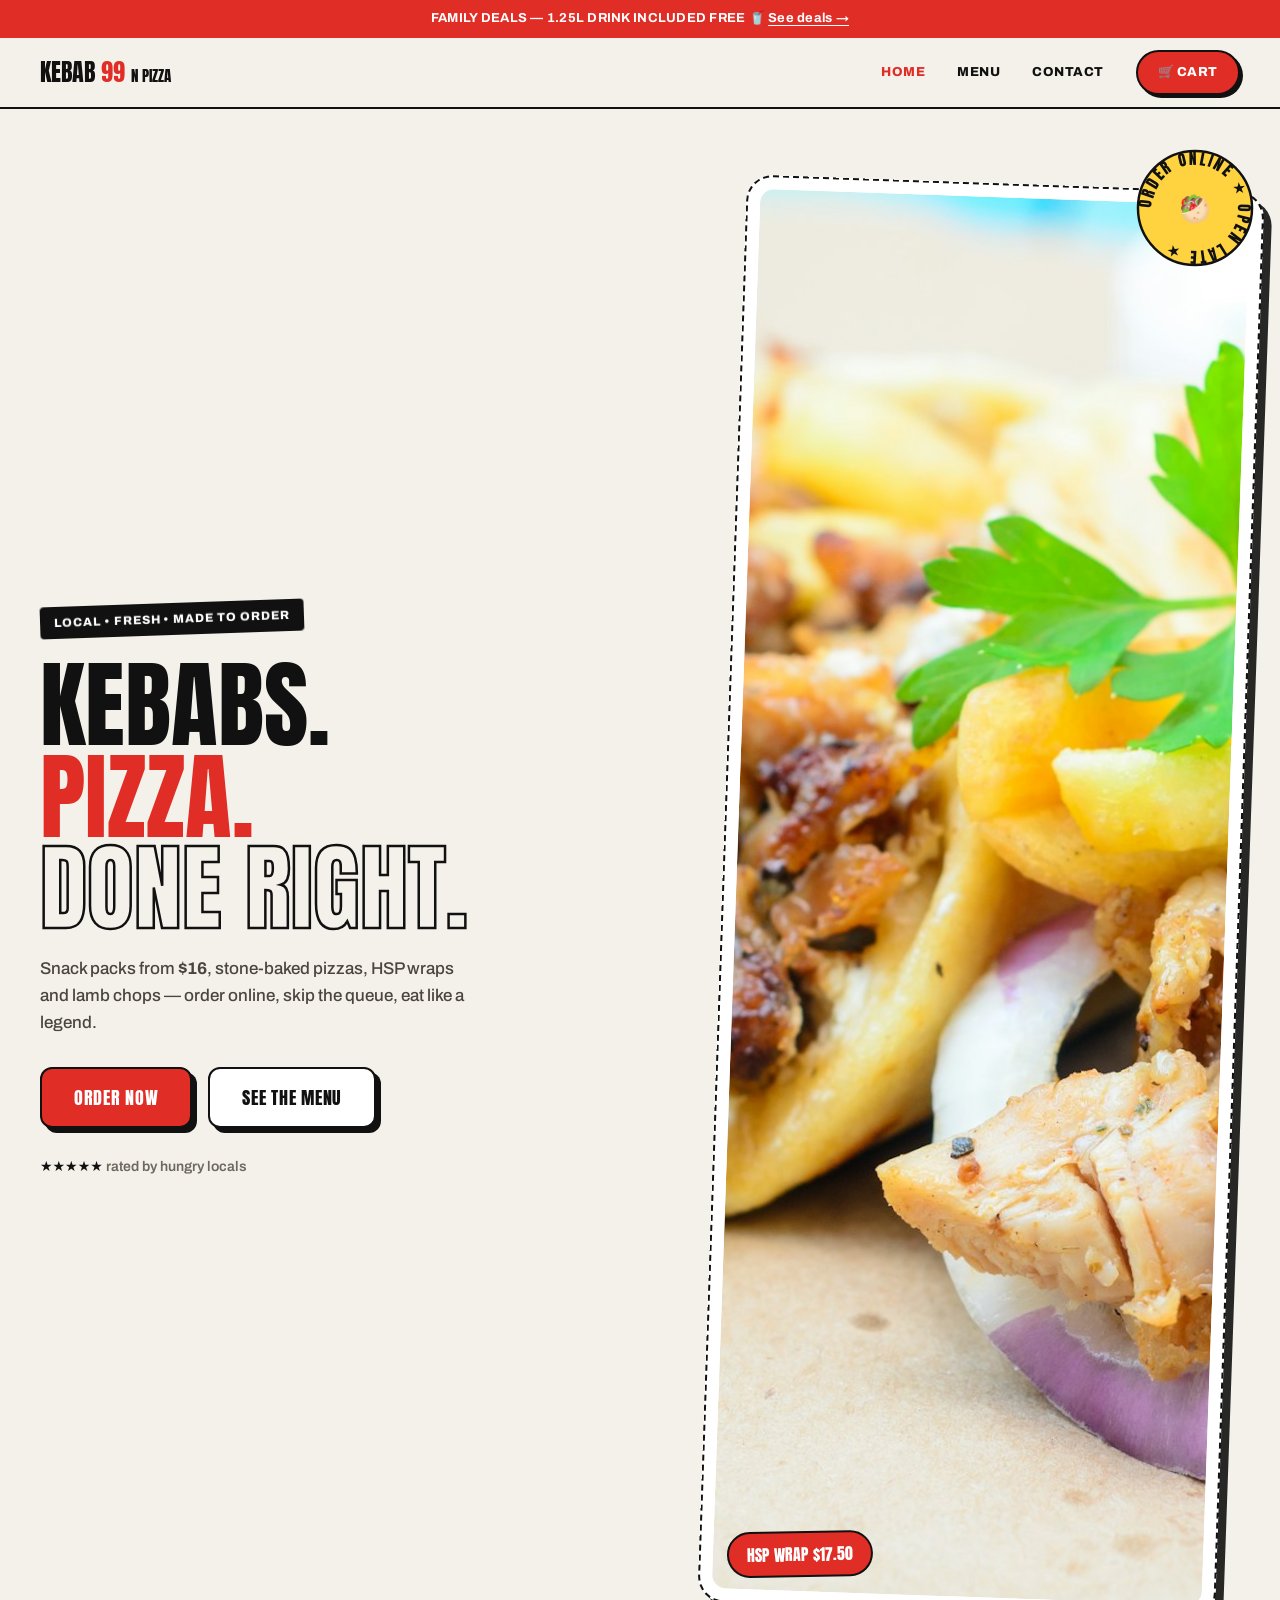
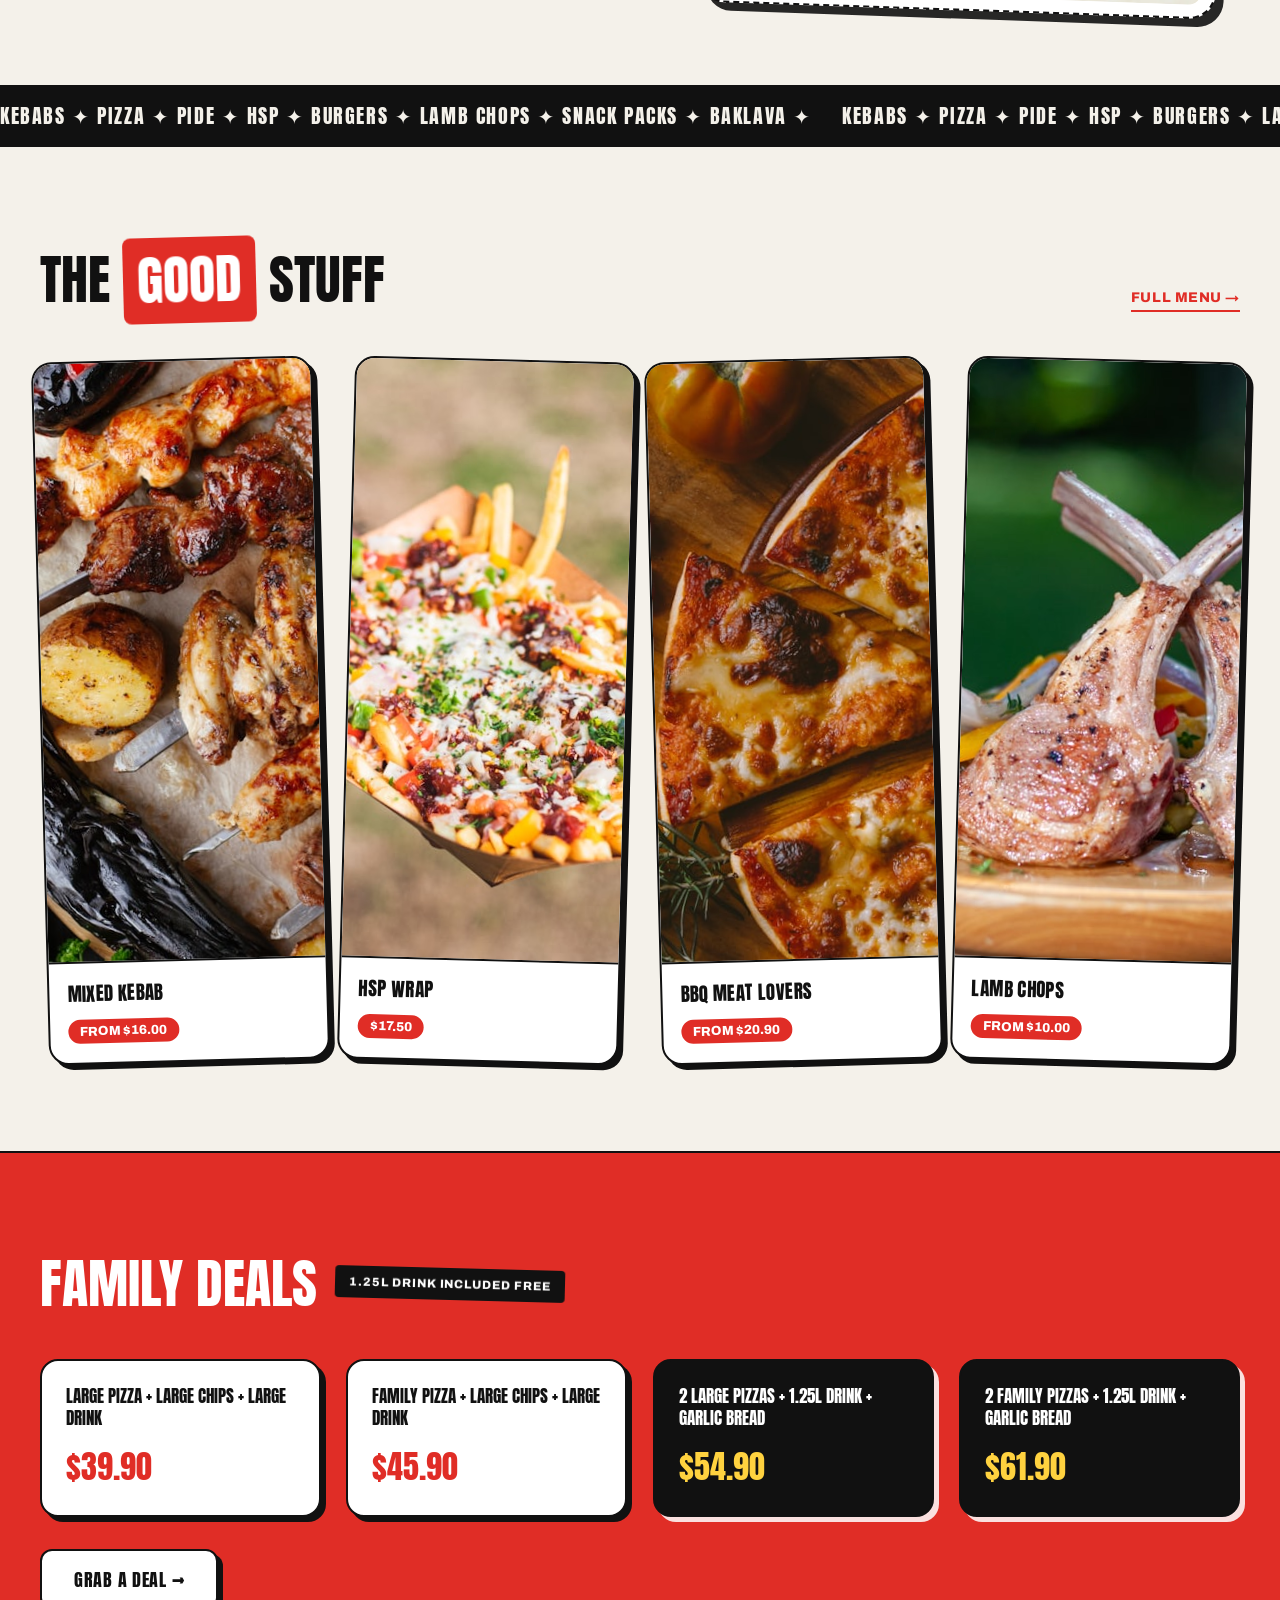
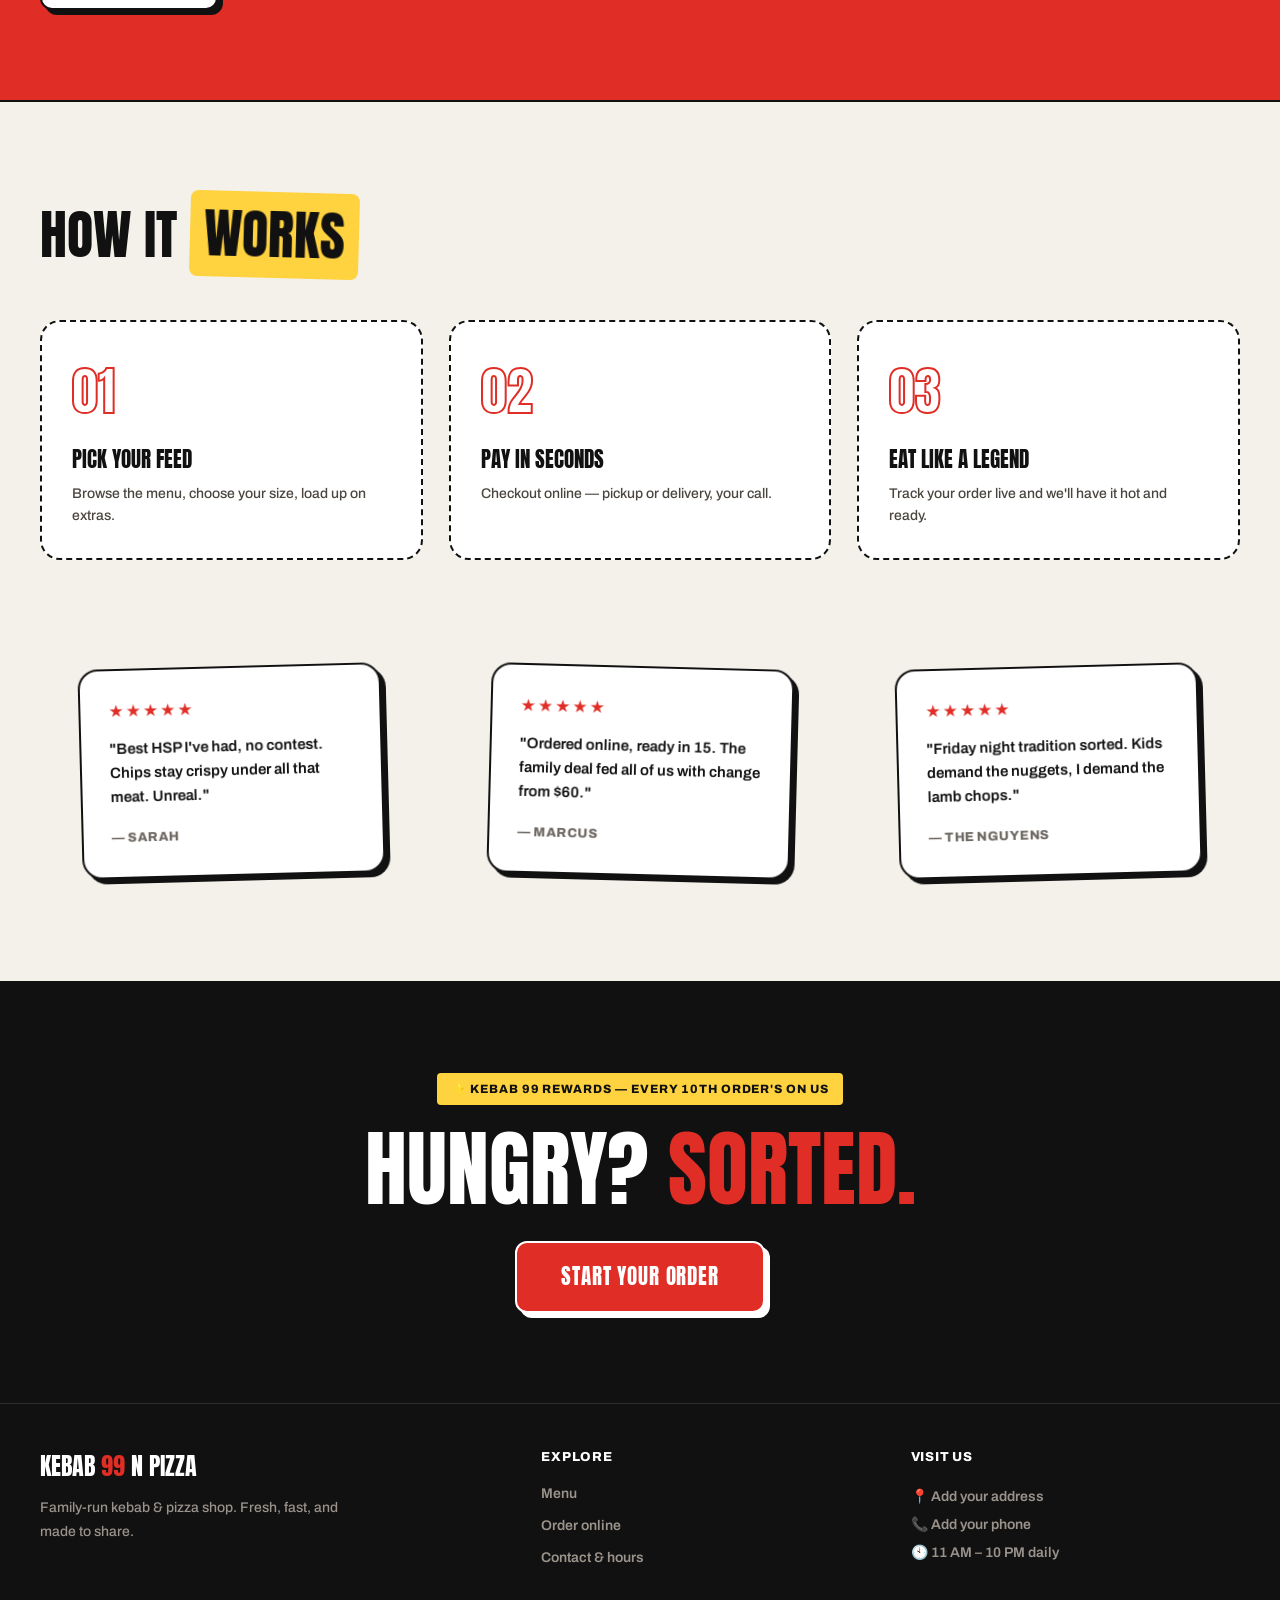
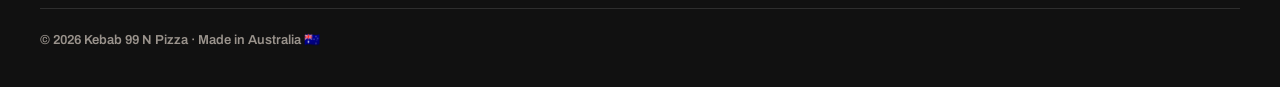
==== index.html @ a3e97eed "feat: Kebab 99 N Pizza online ordering site Rebuild the Claude-designed neo-brutalist mockup into a " ====
<!DOCTYPE html>
<html lang="en">
<head>
  <meta charset="utf-8" />
  <meta name="viewport" content="width=device-width, initial-scale=1" />
  <title>Kebab 99 N Pizza — Order Online</title>
  <meta name="description" content="Kebabs, stone-baked pizza, HSP, snack packs and lamb chops — order online for pickup or delivery. Fresh, fast, made to order." />
  <meta name="theme-color" content="#e02d26" />
  <link rel="icon" href="assets/img/favicon.svg" type="image/svg+xml" />
  <link rel="preconnect" href="https://fonts.googleapis.com" />
  <link rel="preconnect" href="https://fonts.gstatic.com" crossorigin />
  <link href="https://fonts.googleapis.com/css2?family=Anton&family=Archivo:ital,wght@0,400;0,600;0,700;0,800;1,700&display=swap" rel="stylesheet" />
  <link rel="preload" as="image" href="assets/img/hero.jpg" fetchpriority="high" />
  <link rel="stylesheet" href="assets/css/styles.css" />
</head>
<body>
  <a href="#main" class="visually-hidden">Skip to content</a>

  <header>
    <div class="topbar">
      FAMILY DEALS — 1.25L DRINK INCLUDED FREE 🥤
      <a href="menu.html#cat-deals">See deals →</a>
    </div>
    <nav class="nav" aria-label="Main">
      <a class="brand" href="index.html">KEBAB <span class="n99">99</span> <span class="sub">N PIZZA</span></a>
      <button class="nav-toggle" data-nav-toggle aria-expanded="false" aria-controls="navlinks" aria-label="Toggle navigation">☰</button>
      <div class="nav-links" id="navlinks" data-nav-links>
        <a href="index.html" aria-current="page">Home</a>
        <a href="menu.html">Menu</a>
        <a href="contact.html">Contact</a>
        <a class="nav-cart" href="order.html">🛒 Cart<span data-cart-badge></span></a>
      </div>
    </nav>
  </header>

  <main id="main">
    <!-- hero -->
    <section class="wrap hero" aria-labelledby="hero-heading">
      <div class="anim-fade">
        <span class="tag hero-eyebrow">LOCAL • FRESH • MADE TO ORDER</span>
        <h1 class="hero-title" id="hero-heading">
          KEBABS.<br />
          <span style="color: var(--red)">PIZZA.</span><br />
          <span class="stroke">DONE RIGHT.</span>
        </h1>
        <p class="hero-lede">
          Snack packs from <strong>$16</strong>, stone-baked pizzas, HSP wraps and lamb
          chops — order online, skip the queue, eat like a legend.
        </p>
        <div style="display: flex; gap: 16px; flex-wrap: wrap; align-items: center">
          <a href="menu.html" class="btn btn-red">ORDER NOW</a>
          <a href="menu.html" class="btn btn-white">SEE THE MENU</a>
        </div>
        <p class="hero-rating" style="margin-top: 28px">★★★★★ <span>rated by hungry locals</span></p>
      </div>

      <div class="hero-media anim-fade-slow">
        <div class="hero-frame">
          <img src="assets/img/hero.jpg" width="1200" height="1400" alt="Loaded halal snack pack with kebab meat, chips and sauces" fetchpriority="high" />
          <span class="hero-badge">HSP WRAP $17.50</span>
        </div>
        <svg class="hero-seal spin" width="118" height="118" viewBox="0 0 120 120" aria-hidden="true">
          <defs>
            <path id="circlePath" d="M 60,60 m -44,0 a 44,44 0 1,1 88,0 a 44,44 0 1,1 -88,0"></path>
          </defs>
          <circle cx="60" cy="60" r="58" fill="#FFD23F" stroke="#111" stroke-width="2.5"></circle>
          <text style="font-family: 'Anton', sans-serif; font-size: 15.5px; letter-spacing: 2.5px; fill: #111">
            <textPath href="#circlePath">ORDER ONLINE ★ OPEN LATE ★</textPath>
          </text>
          <text x="60" y="70" text-anchor="middle" style="font-size: 26px">🥙</text>
        </svg>
      </div>
    </section>

    <!-- marquee -->
    <div class="marquee" aria-hidden="true">
      <div class="marquee-track">
        <span>KEBABS ✦ PIZZA ✦ PIDE ✦ HSP ✦ BURGERS ✦ LAMB CHOPS ✦ SNACK PACKS ✦ BAKLAVA ✦&nbsp;</span>
        <span>KEBABS ✦ PIZZA ✦ PIDE ✦ HSP ✦ BURGERS ✦ LAMB CHOPS ✦ SNACK PACKS ✦ BAKLAVA ✦&nbsp;</span>
      </div>
    </div>

    <!-- popular -->
    <section class="wrap section" aria-labelledby="popular-heading">
      <div class="section-head">
        <h2 class="section-title" id="popular-heading">THE <span class="mark tilt-n">GOOD</span> STUFF</h2>
        <a href="menu.html" class="link-underline">Full menu →</a>
      </div>
      <div class="grid-4">
        <a class="pop-card tilt-n" href="menu.html#cat-kebabs">
          <img src="assets/img/kebab-mixed.jpg" width="800" height="600" loading="lazy" alt="Mixed kebab" />
          <div class="body"><div class="name">MIXED KEBAB</div><span class="price-pill">FROM $16.00</span></div>
        </a>
        <a class="pop-card tilt-p" href="menu.html#cat-kebabs">
          <img src="assets/img/snackpack.jpg" width="800" height="600" loading="lazy" alt="HSP wrap" />
          <div class="body"><div class="name">HSP WRAP</div><span class="price-pill">$17.50</span></div>
        </a>
        <a class="pop-card tilt-n" href="menu.html#cat-pizza">
          <img src="assets/img/pizza.jpg" width="800" height="600" loading="lazy" alt="BBQ meat lovers pizza" />
          <div class="body"><div class="name">BBQ MEAT LOVERS</div><span class="price-pill">FROM $20.90</span></div>
        </a>
        <a class="pop-card tilt-p" href="menu.html#cat-sides">
          <img src="assets/img/lamb.jpg" width="800" height="600" loading="lazy" alt="Grilled lamb chops" />
          <div class="body"><div class="name">LAMB CHOPS</div><span class="price-pill">FROM $10.00</span></div>
        </a>
      </div>
    </section>

    <!-- deals -->
    <section class="deals" aria-labelledby="deals-heading">
      <div class="wrap section">
        <div style="display: flex; align-items: center; gap: 18px; margin-bottom: 34px; flex-wrap: wrap">
          <h2 class="section-title" id="deals-heading" style="color: #fff">FAMILY DEALS</h2>
          <span class="tag tilt-p">1.25L DRINK INCLUDED FREE</span>
        </div>
        <div class="grid-4">
          <div class="deal-card"><div class="desc">LARGE PIZZA + LARGE CHIPS + LARGE DRINK</div><div class="amt">$39.90</div></div>
          <div class="deal-card"><div class="desc">FAMILY PIZZA + LARGE CHIPS + LARGE DRINK</div><div class="amt">$45.90</div></div>
          <div class="deal-card dark"><div class="desc">2 LARGE PIZZAS + 1.25L DRINK + GARLIC BREAD</div><div class="amt">$54.90</div></div>
          <div class="deal-card dark"><div class="desc">2 FAMILY PIZZAS + 1.25L DRINK + GARLIC BREAD</div><div class="amt">$61.90</div></div>
        </div>
        <a href="menu.html#cat-deals" class="btn btn-white" style="margin-top: 32px">GRAB A DEAL →</a>
      </div>
    </section>

    <!-- how it works -->
    <section class="wrap section" aria-labelledby="how-heading">
      <h2 class="section-title" id="how-heading" style="margin-bottom: 42px">HOW IT <span class="mark-yellow mark tilt-p">WORKS</span></h2>
      <div class="grid-3">
        <div class="step"><div class="num">01</div><h3>PICK YOUR FEED</h3><p>Browse the menu, choose your size, load up on extras.</p></div>
        <div class="step"><div class="num">02</div><h3>PAY IN SECONDS</h3><p>Checkout online — pickup or delivery, your call.</p></div>
        <div class="step"><div class="num">03</div><h3>EAT LIKE A LEGEND</h3><p>Track your order live and we'll have it hot and ready.</p></div>
      </div>
    </section>

    <!-- testimonials -->
    <section class="wrap" style="padding-bottom: clamp(48px, 8vw, 90px)">
      <div class="grid-3">
        <blockquote class="quote tilt-n"><div class="stars" aria-label="5 out of 5 stars">★★★★★</div><p>"Best HSP I've had, no contest. Chips stay crispy under all that meat. Unreal."</p><cite>— Sarah</cite></blockquote>
        <blockquote class="quote tilt-p"><div class="stars" aria-label="5 out of 5 stars">★★★★★</div><p>"Ordered online, ready in 15. The family deal fed all of us with change from $60."</p><cite>— Marcus</cite></blockquote>
        <blockquote class="quote tilt-n"><div class="stars" aria-label="5 out of 5 stars">★★★★★</div><p>"Friday night tradition sorted. Kids demand the nuggets, I demand the lamb chops."</p><cite>— The Nguyens</cite></blockquote>
      </div>
    </section>

    <!-- CTA -->
    <section class="cta">
      <div class="wrap section">
        <span class="tag-yellow tag wiggle" style="margin-bottom: 22px">⭐ KEBAB 99 REWARDS — EVERY 10TH ORDER'S ON US</span>
        <h2>HUNGRY? <span class="accent">SORTED.</span></h2>
        <a href="menu.html" class="btn btn-ghost-light" style="font-size: 21px; padding: 18px 44px">START YOUR ORDER</a>
      </div>
    </section>
  </main>

  <footer class="footer">
    <div class="footer-grid">
      <div>
        <div class="logo">KEBAB <span class="n99">99</span> N PIZZA</div>
        <p>Family-run kebab &amp; pizza shop. Fresh, fast, and made to share.</p>
      </div>
      <div>
        <h4>Explore</h4>
        <div class="col-links">
          <a href="menu.html">Menu</a>
          <a href="order.html">Order online</a>
          <a href="contact.html">Contact &amp; hours</a>
        </div>
      </div>
      <div>
        <h4>Visit us</h4>
        <div class="visit">📍 Add your address<br />📞 Add your phone<br />🕙 11 AM – 10 PM daily</div>
      </div>
    </div>
    <div class="footer-base">© 2026 Kebab 99 N Pizza · Made in Australia 🇦🇺</div>
  </footer>

  <script src="assets/js/cart.js"></script>
  <script src="assets/js/main.js"></script>
</body>
</html>
---- assets/css/styles.css ----
/* ===========================================================================
   Kebab 99 N Pizza — neo-brutalist design system
   Tokens first, then base, layout, components, utilities, responsive.
   =========================================================================== */

:root {
  /* palette */
  --red: #e02d26;
  --red-dark: #b8231d;
  --cream: #f4f1ea;
  --ink: #111111;
  --yellow: #ffd23f;
  --white: #ffffff;
  --text: #4a453f;
  --text-soft: #6e6862;
  --text-faint: #9a938c;
  --line: rgba(17, 17, 17, 0.25);
  --track: #e8e2d6;
  --track-dot: #c9c2b6;

  /* type */
  --font-display: "Anton", system-ui, sans-serif;
  --font-body: "Archivo", system-ui, -apple-system, sans-serif;

  /* fluid display sizes */
  --fs-hero: clamp(3.4rem, 1.2rem + 9vw, 6rem);
  --fs-h1: clamp(2.6rem, 1.4rem + 5vw, 4.25rem);
  --fs-h2: clamp(2rem, 1.2rem + 3.4vw, 3.4rem);
  --fs-h3: clamp(1.5rem, 1.1rem + 1.6vw, 2.1rem);

  /* structure */
  --maxw: 1280px;
  --radius: 16px;
  --radius-lg: 20px;
  --border: 2.5px solid var(--ink);
  --shadow-sm: 3px 3px 0 var(--ink);
  --shadow: 5px 5px 0 var(--ink);
  --shadow-lg: 6px 6px 0 var(--ink);

  --dur: 0.15s;
  --ease: cubic-bezier(0.16, 1, 0.3, 1);
}

/* --------------------------------------------------------------- base ---- */
* { box-sizing: border-box; }

html { scroll-behavior: smooth; }

body {
  margin: 0;
  background: var(--cream);
  color: var(--ink);
  font-family: var(--font-body);
  font-weight: 500;
  line-height: 1.5;
  overflow-x: hidden;
  -webkit-font-smoothing: antialiased;
}

a { color: inherit; text-decoration: none; }
img { display: block; max-width: 100%; }
button { font-family: var(--font-body); cursor: pointer; }
::selection { background: rgba(224, 45, 38, 0.25); }

:focus-visible {
  outline: 3px solid var(--red);
  outline-offset: 2px;
  border-radius: 4px;
}

.visually-hidden {
  position: absolute; width: 1px; height: 1px;
  padding: 0; margin: -1px; overflow: hidden;
  clip: rect(0 0 0 0); white-space: nowrap; border: 0;
}

.display { font-family: var(--font-display); font-weight: 400; letter-spacing: 0.01em; }

/* ------------------------------------------------------------ layout ----- */
.wrap { max-width: var(--maxw); margin: 0 auto; padding-inline: clamp(18px, 4vw, 40px); }
.section { padding-block: clamp(48px, 8vw, 90px); }
.stack { display: flex; flex-direction: column; }

/* ------------------------------------------------------------ topbar ----- */
.topbar {
  background: var(--red); color: #fff; text-align: center;
  padding: 9px 16px; font-weight: 700; font-size: 13px; letter-spacing: 0.02em;
}
.topbar a { text-decoration: underline; text-underline-offset: 3px; }

/* --------------------------------------------------------------- nav ----- */
.nav {
  position: sticky; top: 0; z-index: 60;
  display: flex; align-items: center; justify-content: space-between;
  gap: 16px; padding: 12px clamp(18px, 4vw, 40px);
  background: var(--cream); border-bottom: 2px solid var(--ink);
}
.brand { font-family: var(--font-display); font-size: clamp(20px, 4vw, 24px); line-height: 1; }
.brand .n99 { color: var(--red); }
.brand .sub { font-size: 0.62em; }

.nav-links { display: flex; align-items: center; gap: clamp(16px, 3vw, 32px); }
.nav-links a {
  font-weight: 800; font-size: 13px; letter-spacing: 0.04em;
  text-transform: uppercase;
}
.nav-links a[aria-current="page"] { color: var(--red); }

.nav-cart {
  background: var(--red); color: #fff !important; padding: 11px 20px;
  border-radius: 999px; border: 2px solid var(--ink); box-shadow: var(--shadow-sm);
  transition: transform var(--dur), box-shadow var(--dur); white-space: nowrap;
}
.nav-cart:hover, .nav-cart:focus-visible { transform: translate(2px, 2px); box-shadow: 1px 1px 0 var(--ink); }
.nav-cart.is-active { background: var(--cream); color: var(--red) !important; border-color: transparent; box-shadow: none; padding-inline: 0; }

.nav-toggle {
  display: none; background: var(--cream); border: 2px solid var(--ink);
  border-radius: 8px; width: 42px; height: 38px; font-size: 18px; line-height: 1;
}

/* ----------------------------------------------------------- buttons ----- */
.btn {
  display: inline-block; font-family: var(--font-display); letter-spacing: 0.04em;
  border: var(--border); border-radius: 12px; padding: 15px 32px; font-size: 18px;
  box-shadow: var(--shadow); transition: transform var(--dur), box-shadow var(--dur);
  text-align: center;
}
.btn:hover, .btn:focus-visible { transform: translate(3px, 3px); box-shadow: 2px 2px 0 var(--ink); }
.btn-red { background: var(--red); color: #fff; }
.btn-white { background: #fff; color: var(--ink); }
.btn-ghost-light { background: var(--red); color: #fff; border-color: #fff; box-shadow: 5px 5px 0 #fff; }
.btn-ghost-light:hover, .btn-ghost-light:focus-visible { box-shadow: 2px 2px 0 #fff; }
.btn:disabled { opacity: 0.5; pointer-events: none; }
.btn-block { display: block; width: 100%; }

.link-underline {
  font-weight: 800; font-size: 14px; text-transform: uppercase; letter-spacing: 0.04em;
  border-bottom: 2.5px solid var(--red); padding-bottom: 2px; color: var(--red);
}

.tag {
  display: inline-block; background: var(--ink); color: #fff; font-weight: 800;
  font-size: 12px; letter-spacing: 0.08em; padding: 7px 14px; border-radius: 4px;
}
.tag-red { background: var(--red); }
.tag-yellow { background: var(--yellow); color: var(--ink); }
.mark { background: var(--red); color: #fff; padding: 2px 14px; border-radius: 8px; display: inline-block; }
.mark-yellow { background: var(--yellow); color: var(--ink); }

/* ---------------------------------------------------------------- hero --- */
.hero { display: grid; grid-template-columns: 1.1fr 0.9fr; gap: clamp(28px, 5vw, 48px); align-items: center; padding-block: clamp(40px, 6vw, 74px); }
.hero-title { font-family: var(--font-display); font-weight: 400; font-size: var(--fs-hero); line-height: 0.95; margin: 0 0 10px; }
.hero-title .stroke { -webkit-text-stroke: 2.5px var(--ink); -webkit-text-fill-color: transparent; color: transparent; }
.hero-lede { font-size: clamp(15px, 2.4vw, 17px); line-height: 1.6; color: var(--text); max-width: 440px; margin: 22px 0 30px; }
.hero-eyebrow { transform: rotate(-2deg); margin-bottom: 24px; }
.hero-media { position: relative; }
.hero-frame {
  border: 2.5px dashed var(--ink); border-radius: 26px; padding: 12px;
  transform: rotate(2deg); background: #fff; box-shadow: 8px 8px 0 rgba(17,17,17,0.9);
  transition: transform 0.3s var(--ease);
}
.hero-frame:hover { transform: rotate(0deg); }
.hero-frame img { width: 100%; aspect-ratio: 4 / 4.6; object-fit: cover; border-radius: 14px; }
.hero-badge {
  position: absolute; bottom: 26px; left: 26px; background: var(--red); color: #fff;
  font-family: var(--font-display); font-size: 16px; padding: 9px 18px; border-radius: 999px;
  border: 2px solid var(--ink); transform: rotate(-3deg);
}
.hero-seal { position: absolute; top: -34px; right: -14px; width: 118px; height: 118px; }
.hero-rating { font-weight: 700; font-size: 14px; }
.hero-rating span { color: var(--text-soft); font-weight: 600; }

/* ------------------------------------------------------------ marquee ---- */
.marquee { background: var(--ink); color: var(--cream); overflow: hidden; padding: 14px 0; border-block: 2.5px solid var(--ink); }
.marquee-track { display: flex; width: max-content; animation: marquee 24s linear infinite; font-family: var(--font-display); font-size: 20px; letter-spacing: 0.08em; }
.marquee-track span { white-space: nowrap; padding-right: 24px; }

/* -------------------------------------------------------------- cards ---- */
.card { background: #fff; border: var(--border); border-radius: var(--radius-lg); box-shadow: var(--shadow); }
.section-head { display: flex; align-items: baseline; justify-content: space-between; flex-wrap: wrap; gap: 16px; margin-bottom: 36px; }
.section-title { font-family: var(--font-display); font-weight: 400; font-size: var(--fs-h2); margin: 0; }

/* popular grid (home) */
.grid-4 { display: grid; grid-template-columns: repeat(4, 1fr); gap: clamp(16px, 2vw, 26px); }
.grid-3 { display: grid; grid-template-columns: repeat(3, 1fr); gap: clamp(16px, 2vw, 26px); }

.pop-card { background: #fff; border: var(--border); border-radius: var(--radius-lg); overflow: hidden; box-shadow: var(--shadow); transition: transform 0.2s var(--ease); display: block; }
.pop-card:hover, .pop-card:focus-visible { transform: translateY(-4px) rotate(0deg) !important; }
.pop-card img { width: 100%; aspect-ratio: 4 / 3; object-fit: cover; border-bottom: var(--border); }
.pop-card .body { padding: 16px 18px 20px; }
.pop-card .name { font-family: var(--font-display); font-size: 19px; letter-spacing: 0.02em; margin-bottom: 10px; }
.price-pill { background: var(--red); color: #fff; font-weight: 800; font-size: 13px; padding: 5px 12px; border-radius: 999px; white-space: nowrap; }

/* deals */
.deals { background: var(--red); border-block: 2.5px solid var(--ink); }
.deal-card { background: #fff; border: var(--border); border-radius: 18px; padding: 24px; box-shadow: var(--shadow); }
.deal-card.dark { background: var(--ink); box-shadow: 5px 5px 0 rgba(255,255,255,0.85); }
.deal-card .desc { font-family: var(--font-display); font-size: 17px; line-height: 1.3; margin-bottom: 14px; }
.deal-card.dark .desc { color: #fff; }
.deal-card .amt { font-family: var(--font-display); font-size: 32px; color: var(--red); }
.deal-card.dark .amt { color: var(--yellow); }

/* steps */
.step { border: 2.5px dashed var(--ink); border-radius: var(--radius-lg); padding: 30px; background: #fff; }
.step .num { font-family: var(--font-display); font-size: 52px; color: transparent; -webkit-text-stroke: 2px var(--red); margin-bottom: 14px; }
.step h3 { font-family: var(--font-display); font-weight: 400; font-size: 21px; margin: 0 0 8px; }
.step p { font-size: 14px; color: var(--text); line-height: 1.6; margin: 0; }

/* testimonials */
.quote { background: #fff; border: var(--border); border-radius: var(--radius-lg); padding: 28px; box-shadow: var(--shadow); }
.quote .stars { color: var(--red); font-size: 17px; letter-spacing: 2px; margin-bottom: 12px; }
.quote p { font-size: 15px; line-height: 1.6; margin: 0 0 16px; font-weight: 600; }
.quote cite { font-weight: 800; font-size: 13px; color: var(--text-soft); text-transform: uppercase; letter-spacing: 0.04em; font-style: normal; }

/* CTA band */
.cta { background: var(--ink); border-top: 2.5px solid var(--ink); text-align: center; }
.cta h2 { font-family: var(--font-display); font-weight: 400; font-size: clamp(3rem, 1.4rem + 7vw, 5.25rem); color: #fff; margin: 0 0 30px; line-height: 1; }
.cta h2 .accent { color: var(--red); }

/* ------------------------------------------------------------- footer ---- */
.footer { background: var(--ink); color: var(--text-faint); padding: 44px clamp(18px,4vw,40px) 36px; border-top: 1px solid rgba(255,255,255,0.12); }
.footer-grid { max-width: var(--maxw); margin: 0 auto; display: grid; grid-template-columns: 1.4fr 1fr 1fr; gap: 40px; }
.footer h4 { color: #fff; font-weight: 800; font-size: 13px; text-transform: uppercase; letter-spacing: 0.06em; margin: 0 0 16px; }
.footer .logo { font-family: var(--font-display); font-size: 24px; color: #fff; margin-bottom: 12px; }
.footer .logo .n99 { color: var(--red); }
.footer p { font-size: 14px; line-height: 1.7; max-width: 320px; margin: 0; }
.footer .col-links { display: flex; flex-direction: column; gap: 11px; font-size: 14px; font-weight: 600; }
.footer .visit { font-size: 14px; line-height: 2; font-weight: 600; }
.footer-base { max-width: var(--maxw); margin: 40px auto 0; padding-top: 22px; border-top: 1px solid rgba(255,255,255,0.12); font-size: 13px; font-weight: 600; }
.footer-simple { background: var(--ink); color: var(--text-faint); text-align: center; padding: 40px; font-size: 13px; font-weight: 600; }

/* --------------------------------------------------------- menu page ----- */
.cat-rail {
  position: sticky; top: 62px; z-index: 50; display: flex; gap: 10px;
  padding: 14px clamp(18px, 4vw, 40px); background: var(--ink); overflow-x: auto;
  scrollbar-width: none;
}
.cat-rail::-webkit-scrollbar { display: none; }
.cat-rail a {
  flex: 0 0 auto; color: var(--cream); padding: 8px 16px; border-radius: 999px;
  font-weight: 800; font-size: 12.5px; text-transform: uppercase; letter-spacing: 0.04em;
  white-space: nowrap; border: 1.5px solid rgba(244,241,234,0.35);
  transition: background var(--dur), border-color var(--dur);
}
.cat-rail a:hover, .cat-rail a:focus-visible { background: var(--red); border-color: var(--red); }

.menu-cat { padding: clamp(30px,5vw,46px) 0 10px; scroll-margin-top: 130px; }
.menu-cat-head { display: flex; align-items: center; gap: 16px; margin-bottom: 8px; }
.menu-cat-head h2 { font-family: var(--font-display); font-weight: 400; font-size: clamp(1.6rem,1rem+2.4vw,2.1rem); margin: 0; letter-spacing: 0.02em; text-transform: uppercase; }
.menu-cat-head .rule { flex: 1; border-top: 2.5px dashed var(--line); }
.menu-cat-sub { font-size: 13px; color: var(--text-soft); margin: 6px 0 0; font-weight: 600; }

.menu-grid { display: grid; grid-template-columns: repeat(auto-fill, minmax(260px, 1fr)); gap: 22px; margin-top: 24px; }
.item {
  background: #fff; border: var(--border); border-radius: 18px; padding: 16px;
  display: flex; flex-direction: column; gap: 12px; box-shadow: 4px 4px 0 var(--ink);
  transition: transform var(--dur);
}
.item:hover { transform: translateY(-3px); }
.item-img { width: 100%; aspect-ratio: 4 / 3; object-fit: cover; border-radius: 10px; border: 2px solid var(--ink); }
.item-top { display: flex; justify-content: space-between; align-items: flex-start; gap: 10px; }
.item-name { font-family: var(--font-display); font-size: 18px; letter-spacing: 0.02em; text-transform: uppercase; }
.item-desc { font-size: 13px; color: var(--text-soft); margin: 7px 0 0; line-height: 1.5; font-weight: 500; }
.sizes { display: flex; flex-wrap: wrap; gap: 6px; }
.size-btn {
  border: 2px solid var(--ink); padding: 5px 11px; border-radius: 999px;
  font-size: 12px; font-weight: 800; background: #fff; color: var(--ink);
  transition: background var(--dur), color var(--dur);
}
.size-btn[aria-pressed="true"] { background: var(--ink); color: #fff; }
.add-btn {
  margin-top: auto; background: var(--ink); color: #fff; border: 2px solid var(--ink);
  padding: 11px; border-radius: 10px; font-family: var(--font-display); font-size: 15px;
  letter-spacing: 0.05em; transition: background var(--dur), border-color var(--dur);
}
.add-btn:hover, .add-btn:focus-visible { background: var(--red); border-color: var(--red); }

.toast {
  position: fixed; bottom: 96px; left: 50%; transform: translateX(-50%);
  background: var(--ink); color: #fff; padding: 13px 24px; border-radius: 999px;
  border: 2px solid #fff; font-weight: 700; font-size: 14px;
  box-shadow: 4px 4px 0 rgba(17,17,17,0.4); z-index: 100; animation: slideUp 0.3s var(--ease);
}
.cart-bar {
  position: fixed; bottom: 0; left: 0; right: 0; background: var(--cream);
  border-top: 2.5px solid var(--ink); padding: 14px clamp(18px,4vw,40px);
  display: flex; align-items: center; justify-content: space-between; gap: 16px; z-index: 90;
}
.cart-bar .count { font-family: var(--font-display); font-size: 18px; letter-spacing: 0.02em; }
.cart-bar .count .amt { color: var(--red); }

/* -------------------------------------------------------- order page ----- */
.order-grid { display: grid; grid-template-columns: 1.6fr 1fr; gap: 40px; align-items: start; padding-block: clamp(40px,6vw,56px) 120px; }
.order-grid.checkout { grid-template-columns: 1.4fr 1fr; }
.line {
  background: #fff; border: var(--border); border-radius: var(--radius); padding: 16px 20px;
  display: flex; align-items: center; justify-content: space-between; gap: 12px; box-shadow: 4px 4px 0 var(--ink);
}
.line .lname { font-family: var(--font-display); font-size: 16px; letter-spacing: 0.02em; text-transform: uppercase; }
.line .lmeta { font-size: 13px; color: var(--text-soft); margin-top: 2px; font-weight: 600; }
.qty { display: flex; align-items: center; gap: 10px; }
.qty button { width: 30px; height: 30px; border: 2px solid var(--ink); border-radius: 8px; background: #fff; font-weight: 800; font-size: 15px; }
.qty button.plus { background: var(--ink); color: #fff; }
.qty .n { font-weight: 800; font-size: 15px; min-width: 16px; text-align: center; }
.line .ltotal { font-family: var(--font-display); font-size: 17px; color: var(--red); min-width: 66px; text-align: right; }
.remove { background: none; border: none; color: var(--text-faint); font-size: 17px; font-weight: 700; }
.remove:hover { color: var(--red); }

.empty { background: #fff; border: 2.5px dashed var(--ink); border-radius: var(--radius-lg); padding: 70px 20px; text-align: center; }
.empty .emoji { font-size: 40px; margin-bottom: 12px; }
.empty h2 { font-family: var(--font-display); font-weight: 400; font-size: 22px; margin: 0 0 10px; letter-spacing: 0.02em; }

.summary { background: #fff; border: var(--border); border-radius: 18px; padding: 28px; box-shadow: var(--shadow); position: sticky; top: 90px; }
.summary h2 { font-family: var(--font-display); font-weight: 400; font-size: 22px; margin: 0 0 20px; letter-spacing: 0.02em; }
.summary .row { display: flex; justify-content: space-between; font-size: 14px; color: var(--text); margin-bottom: 10px; font-weight: 600; }
.summary .rule { border-top: 2.5px dashed var(--line); margin: 16px 0; }
.summary .total { display: flex; justify-content: space-between; font-family: var(--font-display); font-size: 22px; margin-bottom: 22px; }
.summary .total span:last-child { color: var(--red); }
.summary .lineitem { display: flex; justify-content: space-between; font-size: 13px; color: var(--text); font-weight: 600; }

.mode-toggle { display: flex; gap: 12px; }
.mode-btn { flex: 1; padding: 15px; border-radius: 12px; font-family: var(--font-display); font-size: 16px; letter-spacing: 0.04em; border: var(--border); background: #fff; color: var(--ink); }
.mode-btn[aria-pressed="true"] { background: var(--red); color: #fff; box-shadow: 4px 4px 0 var(--ink); }

.field-card { background: #fff; border: var(--border); border-radius: var(--radius); padding: 26px; box-shadow: 4px 4px 0 var(--ink); }
.field-card h3 { font-family: var(--font-display); font-weight: 400; font-size: 18px; margin: 0 0 16px; letter-spacing: 0.02em; }
.field-card .fields { display: flex; flex-direction: column; gap: 12px; }
.field-row { display: flex; gap: 12px; }
input, textarea {
  font-family: var(--font-body); padding: 13px 16px; border-radius: 10px;
  border: 2px solid var(--line); font-size: 14px; font-weight: 600; width: 100%; background: #fff;
}
textarea { resize: vertical; }
input:focus, textarea:focus { outline: none; border-color: var(--red); }
.note { font-size: 12px; color: var(--text-faint); margin: 14px 0 0; font-weight: 600; }
.field-error { color: var(--red-dark); font-size: 12px; font-weight: 700; margin-top: 4px; }

/* confirmation + tracking */
.confirm { max-width: 660px; margin: 0 auto; padding: clamp(48px,8vw,80px) clamp(18px,4vw,40px) 120px; text-align: center; animation: fadeUp 0.4s ease; }
.confirm h1 { font-family: var(--font-display); font-weight: 400; font-size: clamp(2.2rem,1.4rem+3vw,2.9rem); margin: 22px 0 8px; }
.confirm .meta { color: var(--text); font-size: 15px; margin: 0 0 32px; font-weight: 700; }
.track { background: #fff; border: var(--border); border-radius: var(--radius-lg); padding: 34px; box-shadow: var(--shadow-lg); text-align: left; }
.track h2 { font-family: var(--font-display); font-weight: 400; font-size: 20px; margin: 0 0 26px; text-align: center; letter-spacing: 0.02em; }
.track-line { position: relative; display: flex; justify-content: space-between; margin-bottom: 10px; }
.track-line .bar { position: absolute; top: 15px; left: 24px; right: 24px; height: 4px; background: var(--track); border-radius: 2px; }
.track-line .fill { position: absolute; top: 15px; left: 24px; height: 4px; background: var(--red); border-radius: 2px; transition: width 0.6s var(--ease); }
.track-step { position: relative; z-index: 2; display: flex; flex-direction: column; align-items: center; gap: 9px; flex: 1; }
.track-step .dot { width: 32px; height: 32px; border-radius: 50%; background: var(--track-dot); border: 2.5px solid var(--ink); color: #fff; display: flex; align-items: center; justify-content: center; font-size: 13px; transition: background 0.4s; }
.track-step.on .dot { background: var(--red); }
.track-step .label { font-size: 11px; font-weight: 800; text-transform: uppercase; letter-spacing: 0.03em; color: var(--text-faint); text-align: center; max-width: 80px; }
.track-step.on .label { color: var(--ink); }
.track-msg { text-align: center; color: var(--text); font-size: 14px; margin: 24px 0 0; font-weight: 600; }

/* ------------------------------------------------------- contact page ---- */
.contact-grid { display: grid; grid-template-columns: 1fr 1.1fr; gap: 32px; align-items: start; padding-block: 44px 110px; }
.info-card { background: #fff; border: var(--border); border-radius: var(--radius); padding: 22px 24px; display: flex; gap: 16px; align-items: flex-start; box-shadow: 4px 4px 0 var(--ink); }
.info-card .ic { font-size: 24px; }
.info-card h3 { font-family: var(--font-display); font-weight: 400; font-size: 17px; margin: 0 0 4px; letter-spacing: 0.02em; }
.info-card .val { color: var(--text); font-size: 14px; line-height: 1.6; font-weight: 600; }
.hours { display: flex; flex-direction: column; gap: 8px; font-size: 14px; color: var(--text); font-weight: 600; }
.hours .r { display: flex; justify-content: space-between; }
.hours .r span:last-child { font-weight: 800; color: var(--ink); }
.map { border: 2.5px dashed var(--ink); border-radius: var(--radius); overflow: hidden; height: 210px; position: relative; background: #fff; }
.map .dots { position: absolute; inset: 0; opacity: 0.35; background-image: radial-gradient(circle, var(--track-dot) 1.5px, transparent 1.5px); background-size: 20px 20px; }
.map .pin { position: absolute; top: 50%; left: 50%; transform: translate(-50%, -50%); text-align: center; }
.map .pin .big { font-size: 32px; }
.map .pin .lbl { font-family: var(--font-display); font-size: 14px; margin-top: 6px; letter-spacing: 0.03em; }
.socials { display: flex; gap: 14px; }
.social { flex: 1; text-align: center; border: var(--border); border-radius: 12px; padding: 14px; font-family: var(--font-display); font-size: 15px; letter-spacing: 0.04em; color: #fff; }
.social.fb { background: var(--ink); box-shadow: 3px 3px 0 rgba(17,17,17,0.3); }
.social.ig { background: var(--red); box-shadow: var(--shadow-sm); }
.contact-form { background: #fff; border: var(--border); border-radius: var(--radius-lg); padding: 32px; box-shadow: var(--shadow-lg); }
.contact-form h2 { font-family: var(--font-display); font-weight: 400; font-size: 24px; margin: 0 0 22px; letter-spacing: 0.02em; }
.form-fields { display: flex; flex-direction: column; gap: 14px; }
.form-sent { text-align: center; padding: 70px 10px; animation: fadeUp 0.4s ease; }
.form-sent .emoji { font-size: 44px; margin-bottom: 14px; }
.form-sent h2 { margin-bottom: 8px; }

/* page header shared */
.page-head { padding: clamp(40px,6vw,60px) 0 6px; }
.page-head h1 { font-family: var(--font-display); font-weight: 400; font-size: var(--fs-h1); margin: 0 0 12px; }
.page-head p { font-size: 15px; color: var(--text); margin: 0; font-weight: 600; }
.page-head.center { text-align: center; }

/* ---------------------------------------------------------- helpers ------ */
.tilt-n { transform: rotate(-1.5deg); }
.tilt-p { transform: rotate(1.5deg); }
[hidden] { display: none !important; }

/* ------------------------------------------------------- animations ------ */
@keyframes marquee { from { transform: translateX(0); } to { transform: translateX(-50%); } }
@keyframes spinSlow { from { transform: rotate(0deg); } to { transform: rotate(360deg); } }
@keyframes fadeUp { from { opacity: 0; transform: translateY(18px); } to { opacity: 1; transform: translateY(0); } }
@keyframes slideUp { from { transform: translate(-50%, 20px); opacity: 0; } to { transform: translate(-50%, 0); opacity: 1; } }
@keyframes wiggle { 0%,100% { transform: rotate(-2deg); } 50% { transform: rotate(2deg); } }
@keyframes pinBounce { 0%,100% { transform: translateY(0); } 50% { transform: translateY(-8px); } }
@keyframes checkPop { 0% { transform: scale(0); } 60% { transform: scale(1.15); } 100% { transform: scale(1); } }
@keyframes dash { to { stroke-dashoffset: 0; } }

.anim-fade { animation: fadeUp 0.6s ease both; }
.anim-fade-slow { animation: fadeUp 0.8s ease both; }
.spin { animation: spinSlow 16s linear infinite; }
.wiggle { animation: wiggle 3s ease-in-out infinite; display: inline-block; }
.pin-bounce { display: inline-block; animation: pinBounce 2.4s ease-in-out infinite; }
.check-svg { animation: checkPop 0.5s ease; }
.check-svg path { stroke-dasharray: 60; stroke-dashoffset: 60; animation: dash 0.6s 0.2s ease forwards; }

/* ------------------------------------------------------- responsive ------ */
@media (max-width: 1000px) {
  .hero { grid-template-columns: 1fr; }
  .hero-media { max-width: 460px; }
  .order-grid, .order-grid.checkout { grid-template-columns: 1fr; }
  .summary { position: static; }
  .contact-grid { grid-template-columns: 1fr; }
  .footer-grid { grid-template-columns: 1fr 1fr; }
}

@media (max-width: 860px) {
  .grid-4 { grid-template-columns: repeat(2, 1fr); }
  .grid-3 { grid-template-columns: 1fr; }
}

@media (max-width: 720px) {
  .nav-toggle { display: block; }
  .nav-links {
    position: absolute; top: 100%; right: 0; left: 0;
    flex-direction: column; align-items: stretch; gap: 0;
    background: var(--cream); border-bottom: 2px solid var(--ink);
    padding: 8px clamp(18px,4vw,40px) 16px;
  }
  .nav-links[hidden] { display: none; }
  .nav-links a { padding: 12px 4px; }
  .nav-cart, .nav-cart.is-active { align-self: flex-start; padding: 11px 20px; background: var(--red); color: #fff !important; border: 2px solid var(--ink); box-shadow: var(--shadow-sm); }
  .footer-grid { grid-template-columns: 1fr; gap: 28px; }
}

@media (max-width: 520px) {
  .grid-4 { grid-template-columns: 1fr 1fr; }
  .field-row { flex-direction: column; }
  .cta h2 { font-size: clamp(2.6rem, 8vw, 3.4rem); }
  /* drop the frame tilt on phones — the rotation widens the bounding box and
     pushes a few px past the viewport */
  .hero-frame { transform: none; }
  .hero-media { max-width: 100%; margin-inline: auto; }
  .hero-seal { width: 92px; height: 92px; top: -26px; right: -6px; }
}

@media (prefers-reduced-motion: reduce) {
  *, *::before, *::after { animation-duration: 0.001ms !important; animation-iteration-count: 1 !important; transition-duration: 0.001ms !important; scroll-behavior: auto !important; }
}
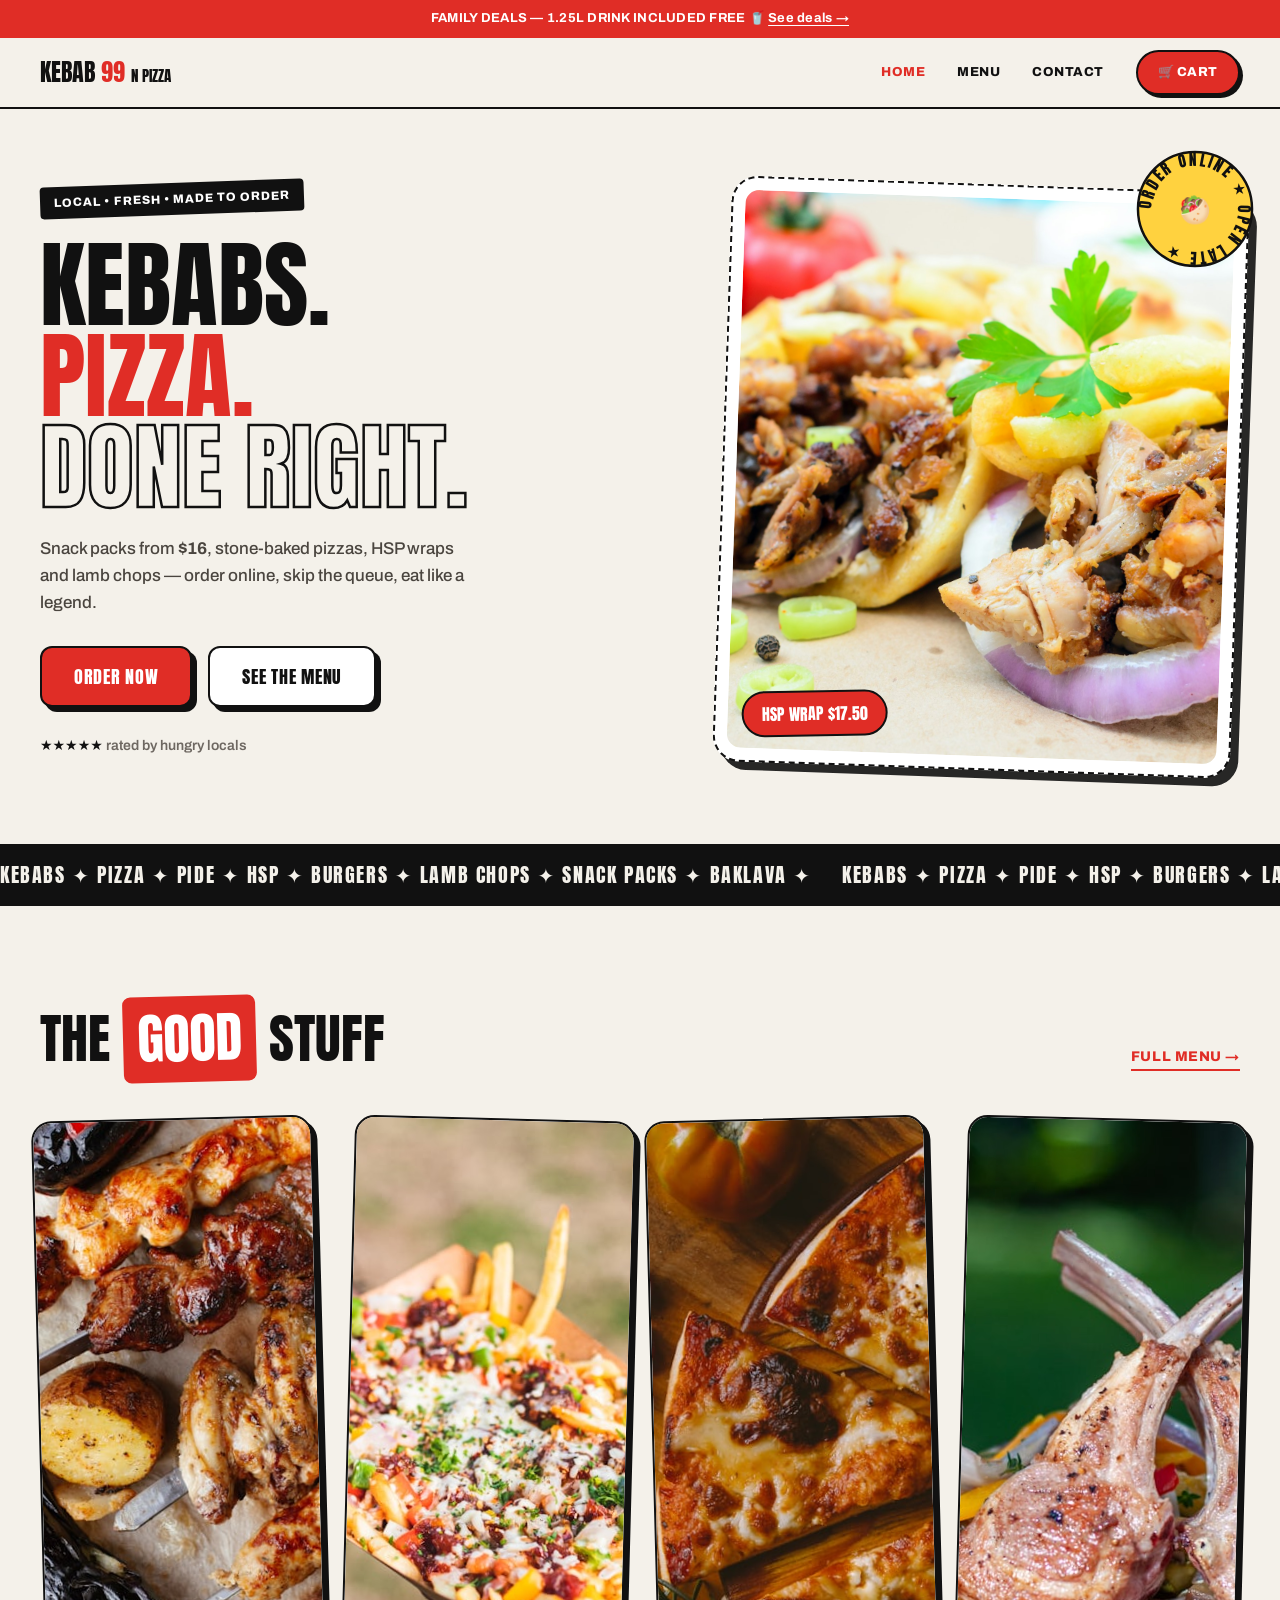
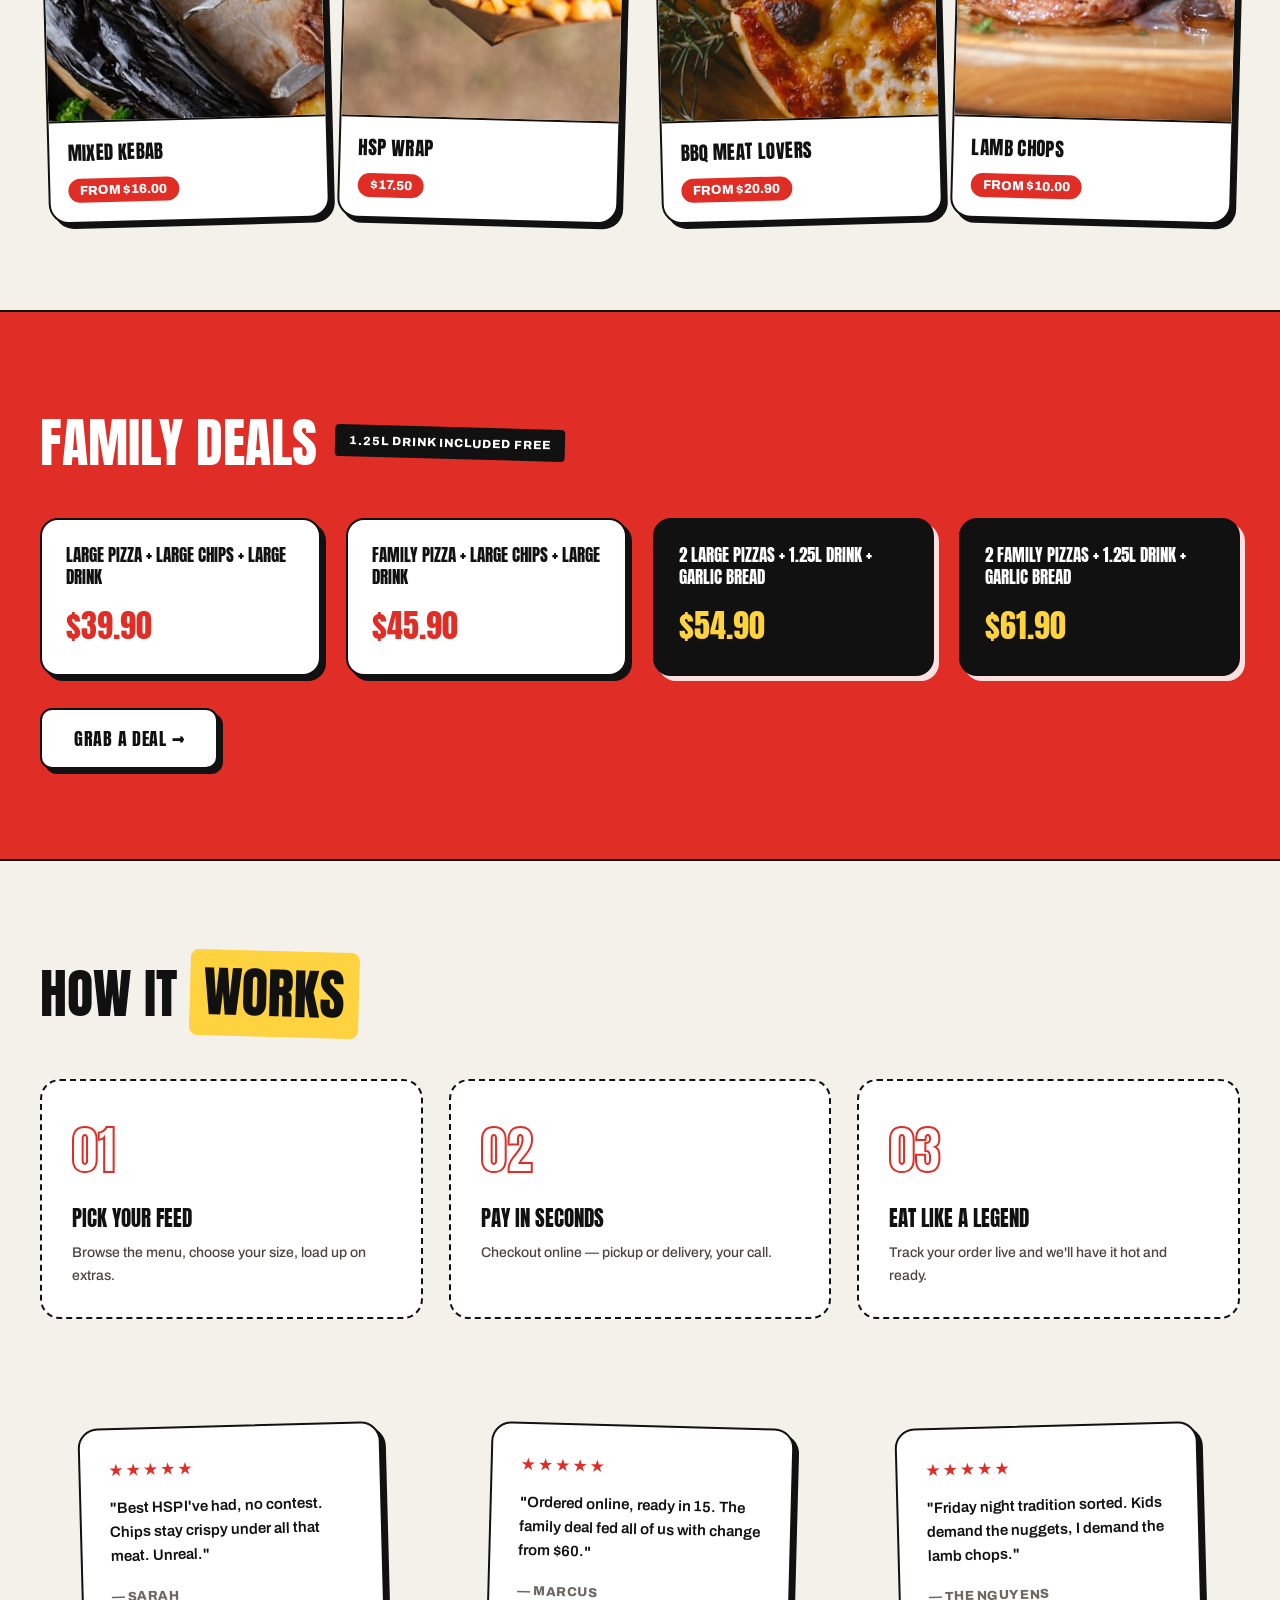
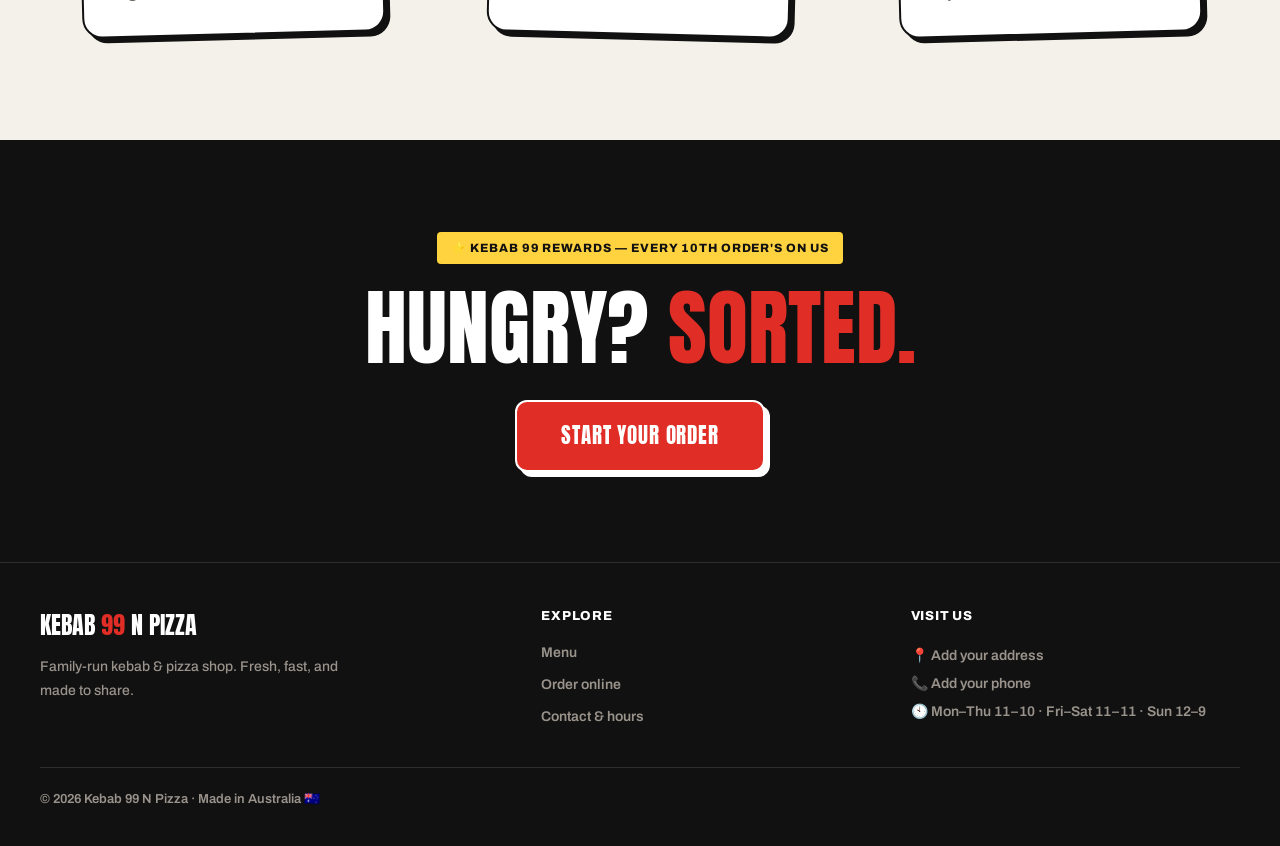
==== commit df56cb0f: "feat: address user-test feedback — drinks, receipt, fees, undo, pacing - new Drinks category (cans/6" ====
--- a/index.html
+++ b/index.html
@@ -11,7 +11,7 @@
   <link rel="preconnect" href="https://fonts.gstatic.com" crossorigin />
   <link href="https://fonts.googleapis.com/css2?family=Anton&family=Archivo:ital,wght@0,400;0,600;0,700;0,800;1,700&display=swap" rel="stylesheet" />
   <link rel="preload" as="image" href="assets/img/hero.jpg" fetchpriority="high" />
-  <link rel="stylesheet" href="assets/css/styles.css" />
+  <link rel="stylesheet" href="assets/css/styles.css?v=6" />
 </head>
 <body>
   <a href="#main" class="visually-hidden">Skip to content</a>
@@ -168,13 +168,13 @@
       </div>
       <div>
         <h4>Visit us</h4>
-        <div class="visit">📍 Add your address<br />📞 Add your phone<br />🕙 11 AM – 10 PM daily</div>
+        <div class="visit">📍 Add your address<br />📞 Add your phone<br />🕙 Mon–Thu 11–10 · Fri–Sat 11–11 · Sun 12–9</div>
       </div>
     </div>
     <div class="footer-base">© 2026 Kebab 99 N Pizza · Made in Australia 🇦🇺</div>
   </footer>
 
-  <script src="assets/js/cart.js"></script>
-  <script src="assets/js/main.js"></script>
+  <script src="assets/js/cart.js?v=6"></script>
+  <script src="assets/js/main.js?v=6"></script>
 </body>
 </html>
--- a/assets/css/styles.css
+++ b/assets/css/styles.css
@@ -161,7 +161,9 @@
   transition: transform 0.3s var(--ease);
 }
 .hero-frame:hover { transform: rotate(0deg); }
-.hero-frame img { width: 100%; aspect-ratio: 4 / 4.6; object-fit: cover; border-radius: 14px; }
+/* cap against the viewport so the headline isn't centered below the fold on
+   short desktop windows */
+.hero-frame img { width: 100%; aspect-ratio: 4 / 4.6; max-height: 62vh; object-fit: cover; border-radius: 14px; }
 .hero-badge {
   position: absolute; bottom: 26px; left: 26px; background: var(--red); color: #fff;
   font-family: var(--font-display); font-size: 16px; padding: 9px 18px; border-radius: 999px;
@@ -281,6 +283,8 @@
   background: var(--ink); color: #fff; padding: 13px 24px; border-radius: 999px;
   border: 2px solid #fff; font-weight: 700; font-size: 14px;
   box-shadow: 4px 4px 0 rgba(17,17,17,0.4); z-index: 100; animation: slideUp 0.3s var(--ease);
+  /* never intercept taps meant for the cart bar underneath */
+  pointer-events: none;
 }
 .cart-bar {
   position: fixed; bottom: 0; left: 0; right: 0; background: var(--cream);
@@ -289,6 +293,60 @@
 }
 .cart-bar .count { font-family: var(--font-display); font-size: 18px; letter-spacing: 0.02em; }
 .cart-bar .count .amt { color: var(--red); }
+
+/* category banner (big photo + overlaid title) + clean item rows */
+.cat-banner { position: relative; border: var(--border); border-radius: 18px; overflow: hidden; box-shadow: var(--shadow); margin-bottom: 22px; }
+.cat-banner img { width: 100%; height: clamp(150px, 20vw, 230px); object-fit: cover; display: block; }
+.cat-banner .ov { position: absolute; inset: 0; display: flex; flex-direction: column; justify-content: flex-end; padding: 20px 24px; background: linear-gradient(to top, rgba(17, 17, 17, 0.9) 0%, rgba(17, 17, 17, 0.35) 50%, rgba(17, 17, 17, 0.05) 100%); }
+.cat-banner .ov h2 { font-family: var(--font-display); font-weight: 400; color: #fff; font-size: clamp(1.7rem, 1rem + 3vw, 2.6rem); margin: 0; letter-spacing: 0.02em; text-transform: uppercase; line-height: 1; }
+.cat-banner .ov p { color: rgba(255, 255, 255, 0.9); font-weight: 600; font-size: 13px; margin: 8px 0 0; max-width: 640px; }
+
+.menu-list { display: grid; grid-template-columns: 1fr 1fr; gap: 14px; }
+.menu-row { width: 100%; text-align: left; font: inherit; color: inherit; -webkit-appearance: none; cursor: pointer; background: #fff; border: var(--border); border-radius: 14px; padding: 16px 18px; display: flex; flex-direction: column; gap: 9px; box-shadow: 3px 3px 0 var(--ink); transition: transform var(--dur), box-shadow var(--dur); }
+.menu-row:hover { transform: translateY(-2px); box-shadow: 5px 5px 0 var(--ink); }
+.menu-row .row-head { width: 100%; }
+.row-cta { align-self: flex-start; margin-top: 2px; font-family: var(--font-display); font-size: 12px; letter-spacing: 0.05em; color: var(--red); }
+.menu-row:hover .row-cta { text-decoration: underline; text-underline-offset: 3px; }
+.row-head { display: flex; justify-content: space-between; align-items: flex-start; gap: 12px; }
+.row-name { font-family: var(--font-display); font-size: 17px; letter-spacing: 0.02em; text-transform: uppercase; line-height: 1.15; }
+.row-price { font-family: var(--font-display); font-size: 18px; color: var(--red); white-space: nowrap; }
+.row-desc { font-size: 12.5px; color: var(--text-soft); line-height: 1.45; margin: 0; font-weight: 500; }
+.row-foot { display: flex; justify-content: flex-end; margin-top: 2px; }
+.row-foot .add-btn { margin-top: 0; padding: 9px 16px; font-size: 13px; border-radius: 9px; }
+
+@media (max-width: 700px) { .menu-list { grid-template-columns: 1fr; } }
+
+/* item customizer modal */
+body.modal-open { overflow: hidden; }
+/* backdrop only fades; the dialog slides in fully opaque so mid-transition
+   page text never shows through it */
+.modal-backdrop { position: fixed; inset: 0; background: rgba(17, 17, 17, 0.55); display: flex; align-items: flex-end; justify-content: center; z-index: 200; animation: fadeIn 0.18s ease; }
+.modal { background: var(--cream); border: 2.5px solid var(--ink); border-radius: 20px 20px 0 0; width: 100%; max-width: 560px; max-height: 92vh; display: flex; flex-direction: column; overflow: hidden; animation: modalUp 0.22s var(--ease); }
+.modal-img { width: 100%; height: 168px; object-fit: cover; border-bottom: 2.5px solid var(--ink); }
+.modal-desc { font-size: 13px; color: var(--text-soft); font-weight: 500; line-height: 1.5; margin: 14px 0 0; }
+.modal-head { display: flex; justify-content: space-between; align-items: center; gap: 12px; padding: 14px 20px; border-bottom: 2px solid var(--ink); background: var(--cream); }
+.modal-head h2 { font-family: var(--font-display); font-weight: 400; font-size: 22px; margin: 0; text-transform: uppercase; letter-spacing: 0.02em; }
+.modal-close { width: 36px; height: 36px; flex: 0 0 auto; border: 2px solid var(--ink); border-radius: 9px; background: #fff; font-size: 15px; font-weight: 800; }
+.modal-body { padding: 4px 20px 10px; overflow-y: auto; -webkit-overflow-scrolling: touch; }
+.opt-group { margin: 18px 0; }
+.opt-group h3 { font-family: var(--font-display); font-weight: 400; font-size: 15px; letter-spacing: 0.03em; text-transform: uppercase; margin: 0 0 4px; }
+.opt-group .gnote { font-size: 12px; color: var(--text-soft); font-weight: 600; margin: 0 0 10px; }
+.opt-list { display: flex; flex-wrap: wrap; gap: 8px; }
+.opt { border: 2px solid var(--ink); background: #fff; color: var(--ink); border-radius: 10px; padding: 9px 13px; font-size: 13px; font-weight: 700; display: inline-flex; gap: 7px; align-items: center; cursor: pointer; transition: background var(--dur); }
+.opt[aria-pressed="true"] { background: var(--ink); color: #fff; }
+.opt .op-price { font-weight: 800; opacity: 0.75; font-size: 12px; }
+.opt[aria-pressed="true"] .op-price { color: var(--yellow); opacity: 1; }
+.qty-stepper { display: inline-flex; align-items: center; gap: 14px; }
+.qty-stepper button { width: 38px; height: 38px; border: 2px solid var(--ink); border-radius: 10px; background: #fff; font-weight: 800; font-size: 18px; cursor: pointer; }
+.qty-stepper button.plus { background: var(--ink); color: #fff; }
+.qty-stepper .n { font-weight: 800; font-size: 17px; min-width: 20px; text-align: center; }
+.modal-foot { display: flex; gap: 14px; align-items: center; padding: 14px 20px 18px; border-top: 2px solid var(--ink); background: var(--cream); }
+.modal-foot .mtotal { font-family: var(--font-display); font-size: 20px; white-space: nowrap; }
+.modal-foot .btn { flex: 1; font-size: 16px; padding: 14px; box-shadow: 3px 3px 0 var(--ink); }
+@media (min-width: 640px) {
+  .modal-backdrop { align-items: center; padding: 24px; }
+  .modal { border-radius: 20px; box-shadow: 8px 8px 0 var(--ink); }
+}
 
 /* -------------------------------------------------------- order page ----- */
 .order-grid { display: grid; grid-template-columns: 1.6fr 1fr; gap: 40px; align-items: start; padding-block: clamp(40px,6vw,56px) 120px; }
@@ -306,6 +364,22 @@
 .line .ltotal { font-family: var(--font-display); font-size: 17px; color: var(--red); min-width: 66px; text-align: right; }
 .remove { background: none; border: none; color: var(--text-faint); font-size: 17px; font-weight: 700; }
 .remove:hover { color: var(--red); }
+
+/* undo strip after removing a cart line */
+.undo-bar {
+  display: flex; justify-content: space-between; align-items: center; gap: 14px;
+  background: var(--ink); color: #fff; border-radius: 12px; padding: 13px 18px;
+  font-weight: 700; font-size: 13px; margin-bottom: 14px; animation: fadeUp 0.25s ease;
+}
+.undo-bar span { overflow: hidden; text-overflow: ellipsis; white-space: nowrap; }
+.undo-bar button {
+  background: none; border: none; color: var(--yellow); font-weight: 800;
+  font-size: 13px; letter-spacing: 0.05em; text-transform: uppercase; cursor: pointer;
+  text-decoration: underline; text-underline-offset: 3px; flex: 0 0 auto;
+}
+
+.fee-note { font-size: 11.5px; color: var(--text-faint); margin: -4px 0 10px; font-weight: 600; line-height: 1.45; }
+.mode-hint { font-size: 13px; color: var(--text-soft); font-weight: 700; margin: 12px 0 0; }
 
 .empty { background: #fff; border: 2.5px dashed var(--ink); border-radius: var(--radius-lg); padding: 70px 20px; text-align: center; }
 .empty .emoji { font-size: 40px; margin-bottom: 12px; }
@@ -351,6 +425,24 @@
 .track-step .label { font-size: 11px; font-weight: 800; text-transform: uppercase; letter-spacing: 0.03em; color: var(--text-faint); text-align: center; max-width: 80px; }
 .track-step.on .label { color: var(--ink); }
 .track-msg { text-align: center; color: var(--text); font-size: 14px; margin: 24px 0 0; font-weight: 600; }
+
+/* confirmation receipt */
+.eta-pill {
+  display: inline-block; background: var(--yellow); border: 2px solid var(--ink);
+  border-radius: 999px; padding: 9px 20px; font-weight: 800; font-size: 14px;
+  margin: 0 0 30px; box-shadow: var(--shadow-sm);
+}
+.receipt {
+  background: #fff; border: var(--border); border-radius: var(--radius-lg);
+  padding: 30px 34px; box-shadow: var(--shadow-lg); text-align: left; margin-top: 26px;
+}
+.receipt h2 { font-family: var(--font-display); font-weight: 400; font-size: 20px; margin: 0 0 20px; text-align: center; letter-spacing: 0.02em; }
+.receipt .rrow { display: flex; justify-content: space-between; gap: 16px; font-size: 13.5px; color: var(--text); font-weight: 600; margin-bottom: 9px; }
+.receipt .rrow span:last-child { white-space: nowrap; }
+.receipt .rule { border-top: 2.5px dashed var(--line); margin: 16px 0; }
+.receipt .rtotal { display: flex; justify-content: space-between; font-family: var(--font-display); font-size: 20px; margin-top: 4px; }
+.receipt .rtotal span:last-child { color: var(--red); }
+.receipt .rmeta { font-size: 13.5px; color: var(--text); font-weight: 600; margin: 0 0 8px; line-height: 1.5; }
 
 /* ------------------------------------------------------- contact page ---- */
 .contact-grid { display: grid; grid-template-columns: 1fr 1.1fr; gap: 32px; align-items: start; padding-block: 44px 110px; }
@@ -378,9 +470,12 @@
 .form-sent h2 { margin-bottom: 8px; }
 
 /* page header shared */
-.page-head { padding: clamp(40px,6vw,60px) 0 6px; }
+/* padding-block only — the element also carries .wrap, whose inline padding
+   a `padding` shorthand here would wipe (headline hugged the viewport edge) */
+.page-head { padding-block: clamp(40px,6vw,60px) 6px; }
 .page-head h1 { font-family: var(--font-display); font-weight: 400; font-size: var(--fs-h1); margin: 0 0 12px; }
 .page-head p { font-size: 15px; color: var(--text); margin: 0; font-weight: 600; }
+.page-head .fee-hint { display: block; font-size: 12.5px; color: var(--text-faint); margin-top: 6px; font-weight: 600; }
 .page-head.center { text-align: center; }
 
 /* ---------------------------------------------------------- helpers ------ */
@@ -390,6 +485,8 @@
 
 /* ------------------------------------------------------- animations ------ */
 @keyframes marquee { from { transform: translateX(0); } to { transform: translateX(-50%); } }
+@keyframes fadeIn { from { opacity: 0; } to { opacity: 1; } }
+@keyframes modalUp { from { transform: translateY(26px); } to { transform: translateY(0); } }
 @keyframes spinSlow { from { transform: rotate(0deg); } to { transform: rotate(360deg); } }
 @keyframes fadeUp { from { opacity: 0; transform: translateY(18px); } to { opacity: 1; transform: translateY(0); } }
 @keyframes slideUp { from { transform: translate(-50%, 20px); opacity: 0; } to { transform: translate(-50%, 0); opacity: 1; } }
@@ -398,8 +495,10 @@
 @keyframes checkPop { 0% { transform: scale(0); } 60% { transform: scale(1.15); } 100% { transform: scale(1); } }
 @keyframes dash { to { stroke-dashoffset: 0; } }
 
-.anim-fade { animation: fadeUp 0.6s ease both; }
-.anim-fade-slow { animation: fadeUp 0.8s ease both; }
+/* no `both` fill: if the animation can't run (page loaded in a background
+   tab, where CSS animations pause) content must still be visible */
+.anim-fade { animation: fadeUp 0.6s ease; }
+.anim-fade-slow { animation: fadeUp 0.8s ease; }
 .spin { animation: spinSlow 16s linear infinite; }
 .wiggle { animation: wiggle 3s ease-in-out infinite; display: inline-block; }
 .pin-bounce { display: inline-block; animation: pinBounce 2.4s ease-in-out infinite; }
@@ -442,8 +541,34 @@
   /* drop the frame tilt on phones — the rotation widens the bounding box and
      pushes a few px past the viewport */
   .hero-frame { transform: none; }
-  .hero-media { max-width: 100%; margin-inline: auto; }
-  .hero-seal { width: 92px; height: 92px; top: -26px; right: -6px; }
+  .hero-media { max-width: 290px; margin-inline: auto; }
+  .hero-seal { width: 82px; height: 82px; top: -22px; right: -4px; }
+  .row-foot { justify-content: stretch; }
+  .row-foot .add-btn { width: 100%; }
+  .cat-banner img { height: 150px; }
+}
+
+/* Phones: compact 2-up menu cards so photos aren't oversized (desktop keeps
+   the auto-fill grid above). */
+@media (max-width: 560px) {
+  .menu-grid { grid-template-columns: 1fr 1fr; gap: 12px; margin-top: 18px; }
+  .item { padding: 10px; gap: 8px; border-radius: 14px; box-shadow: 3px 3px 0 var(--ink); }
+  .item-img { aspect-ratio: 4 / 3; border-radius: 8px; border-width: 2px; }
+  .item-name { font-size: 14px; }
+  .item-desc { font-size: 11.5px; margin-top: 5px; }
+  .item-top { gap: 6px; }
+  .price-pill { font-size: 11px; padding: 4px 9px; }
+  .sizes { gap: 5px; }
+  .size-btn { font-size: 11px; padding: 4px 8px; }
+  .add-btn { font-size: 13px; padding: 9px; letter-spacing: 0.03em; }
+  /* hero photo smaller + shorter on phones so it doesn't dominate the fold */
+  .hero-frame img { aspect-ratio: 4 / 3; }
+}
+
+/* Very narrow phones: single readable column, but keep the image compact. */
+@media (max-width: 360px) {
+  .menu-grid { grid-template-columns: 1fr; }
+  .item-img { aspect-ratio: 16 / 9; }
 }
 
 @media (prefers-reduced-motion: reduce) {
